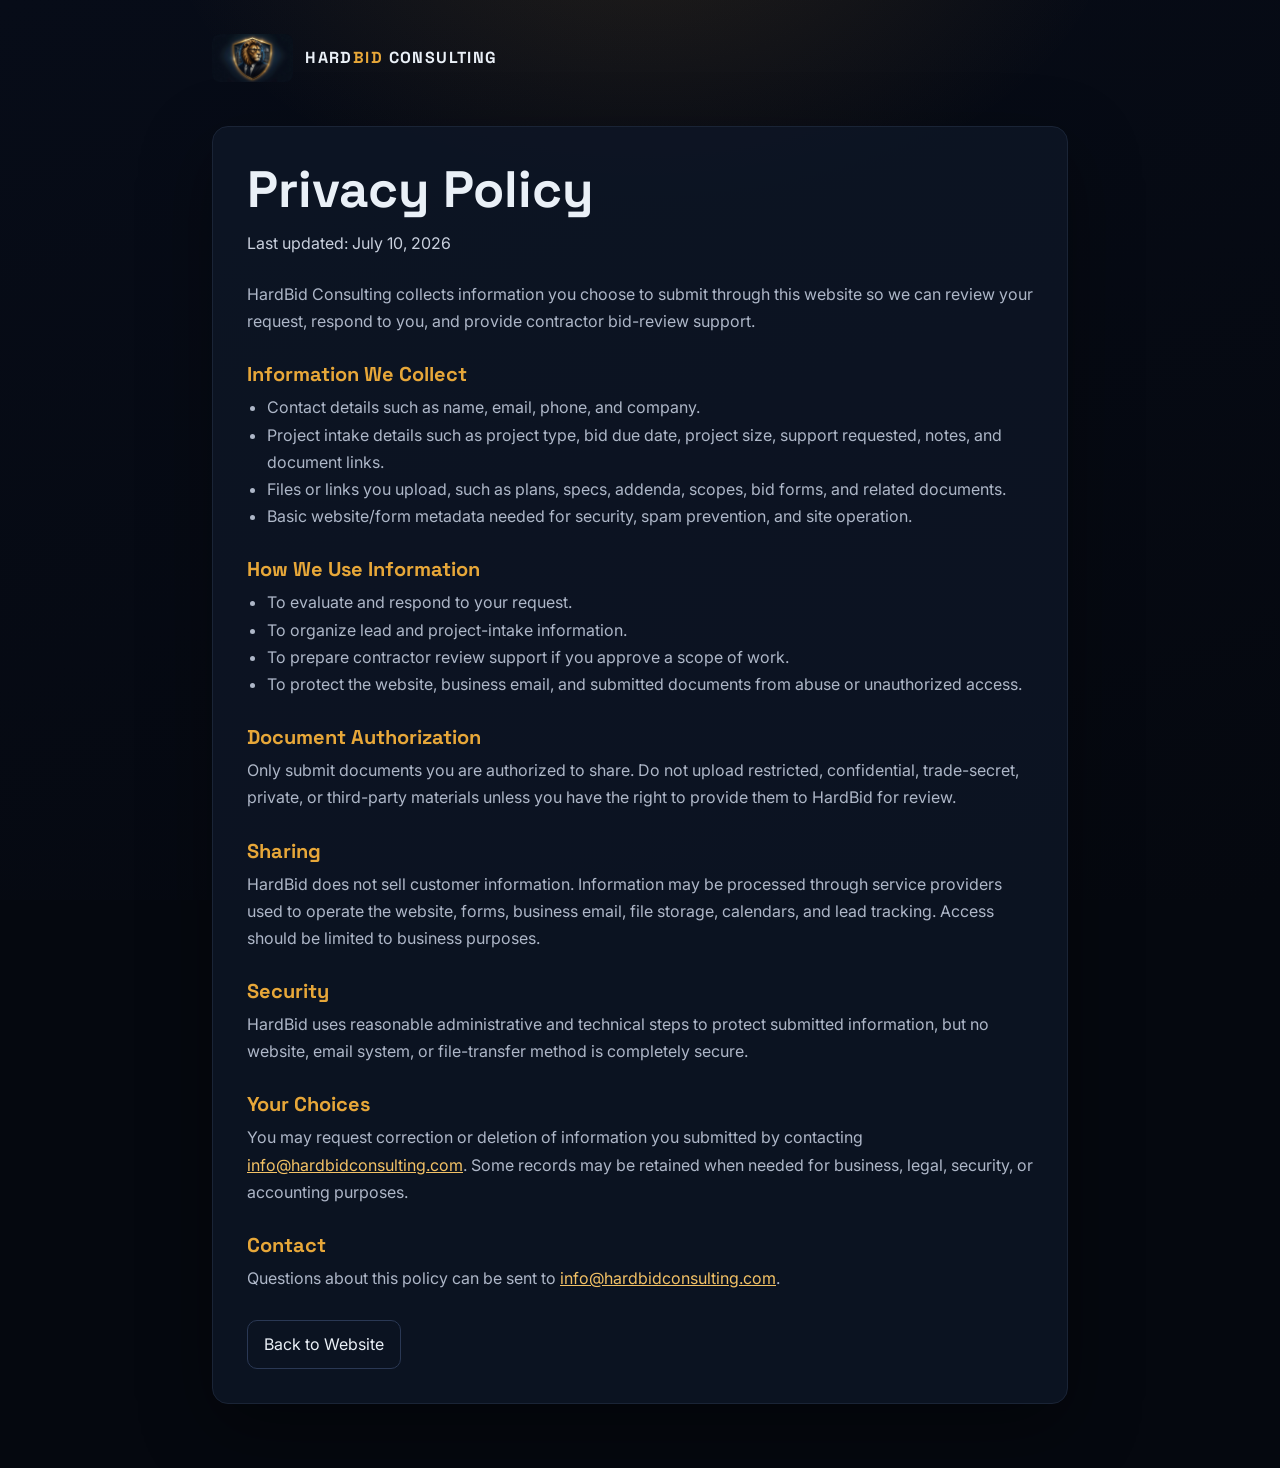
==== privacy.html @ a12923fb "Add lead automation and legal controls" ====
<!DOCTYPE html>
<html lang="en">
<head>
<meta charset="UTF-8" />
<meta name="viewport" content="width=device-width, initial-scale=1.0" />
<title>Privacy Policy | HardBid Consulting</title>
<meta name="description" content="HardBid Consulting privacy policy for website inquiries, plan upload forms, and project intake information." />
<link rel="preconnect" href="https://fonts.googleapis.com" />
<link rel="preconnect" href="https://fonts.gstatic.com" crossorigin />
<link href="https://fonts.googleapis.com/css2?family=Inter:wght@400;500;600;700;800&family=Space+Grotesk:wght@500;600;700&display=swap" rel="stylesheet" />
<style>
:root{--navy:#05080F;--panel:#0E1626;--line:#1A2436;--ink:#EAF0F7;--ink2:#AEB7C8;--gold:#E7A739;--gold2:#F3C266;--fd:'Space Grotesk',sans-serif;--fb:'Inter',sans-serif}*{box-sizing:border-box;margin:0;padding:0}body{background:var(--navy);color:var(--ink);font-family:var(--fb);line-height:1.7}body:before{content:"";position:fixed;inset:0;z-index:-1;background:radial-gradient(800px 500px at 50% -10%,rgba(231,167,57,.12),transparent 60%),linear-gradient(160deg,#070C18,#05080F)}a{color:var(--gold2)}.wrap{max-width:900px;margin:0 auto;padding:34px 22px 64px}.brand{display:flex;align-items:center;gap:12px;margin-bottom:44px;text-decoration:none;color:var(--ink)}.brand img{height:48px;width:auto;border-radius:8px}.brand span{font-family:var(--fd);font-weight:700;letter-spacing:1.4px}.brand .g{color:var(--gold)}.panel{background:rgba(14,22,38,.82);border:1px solid var(--line);border-radius:16px;padding:34px;box-shadow:0 24px 70px rgba(0,0,0,.38)}h1,h2{font-family:var(--fd);line-height:1.15}h1{font-size:clamp(2rem,5vw,3.2rem);margin-bottom:10px}h2{font-size:1.25rem;margin:28px 0 8px;color:var(--gold)}p,li{color:var(--ink2)}ul{padding-left:20px}.updated{color:#C9D0DD;margin-bottom:24px}.back{display:inline-flex;margin-top:28px;border:1px solid #2A3854;border-radius:10px;padding:10px 16px;text-decoration:none;color:var(--ink)}@media(max-width:620px){.panel{padding:24px 18px}}
</style>
</head>
<body>
<main class="wrap">
  <a class="brand" href="/"><img src="assets/lion.png" alt="HardBid lion logo" /><span>HARD<span class="g">BID</span> CONSULTING</span></a>
  <section class="panel">
    <h1>Privacy Policy</h1>
    <p class="updated">Last updated: July 10, 2026</p>
    <p>HardBid Consulting collects information you choose to submit through this website so we can review your request, respond to you, and provide contractor bid-review support.</p>
    <h2>Information We Collect</h2>
    <ul>
      <li>Contact details such as name, email, phone, and company.</li>
      <li>Project intake details such as project type, bid due date, project size, support requested, notes, and document links.</li>
      <li>Files or links you upload, such as plans, specs, addenda, scopes, bid forms, and related documents.</li>
      <li>Basic website/form metadata needed for security, spam prevention, and site operation.</li>
    </ul>
    <h2>How We Use Information</h2>
    <ul>
      <li>To evaluate and respond to your request.</li>
      <li>To organize lead and project-intake information.</li>
      <li>To prepare contractor review support if you approve a scope of work.</li>
      <li>To protect the website, business email, and submitted documents from abuse or unauthorized access.</li>
    </ul>
    <h2>Document Authorization</h2>
    <p>Only submit documents you are authorized to share. Do not upload restricted, confidential, trade-secret, private, or third-party materials unless you have the right to provide them to HardBid for review.</p>
    <h2>Sharing</h2>
    <p>HardBid does not sell customer information. Information may be processed through service providers used to operate the website, forms, business email, file storage, calendars, and lead tracking. Access should be limited to business purposes.</p>
    <h2>Security</h2>
    <p>HardBid uses reasonable administrative and technical steps to protect submitted information, but no website, email system, or file-transfer method is completely secure.</p>
    <h2>Your Choices</h2>
    <p>You may request correction or deletion of information you submitted by contacting <a href="mailto:info@hardbidconsulting.com">info@hardbidconsulting.com</a>. Some records may be retained when needed for business, legal, security, or accounting purposes.</p>
    <h2>Contact</h2>
    <p>Questions about this policy can be sent to <a href="mailto:info@hardbidconsulting.com">info@hardbidconsulting.com</a>.</p>
    <a class="back" href="/">Back to Website</a>
  </section>
</main>
</body>
</html>
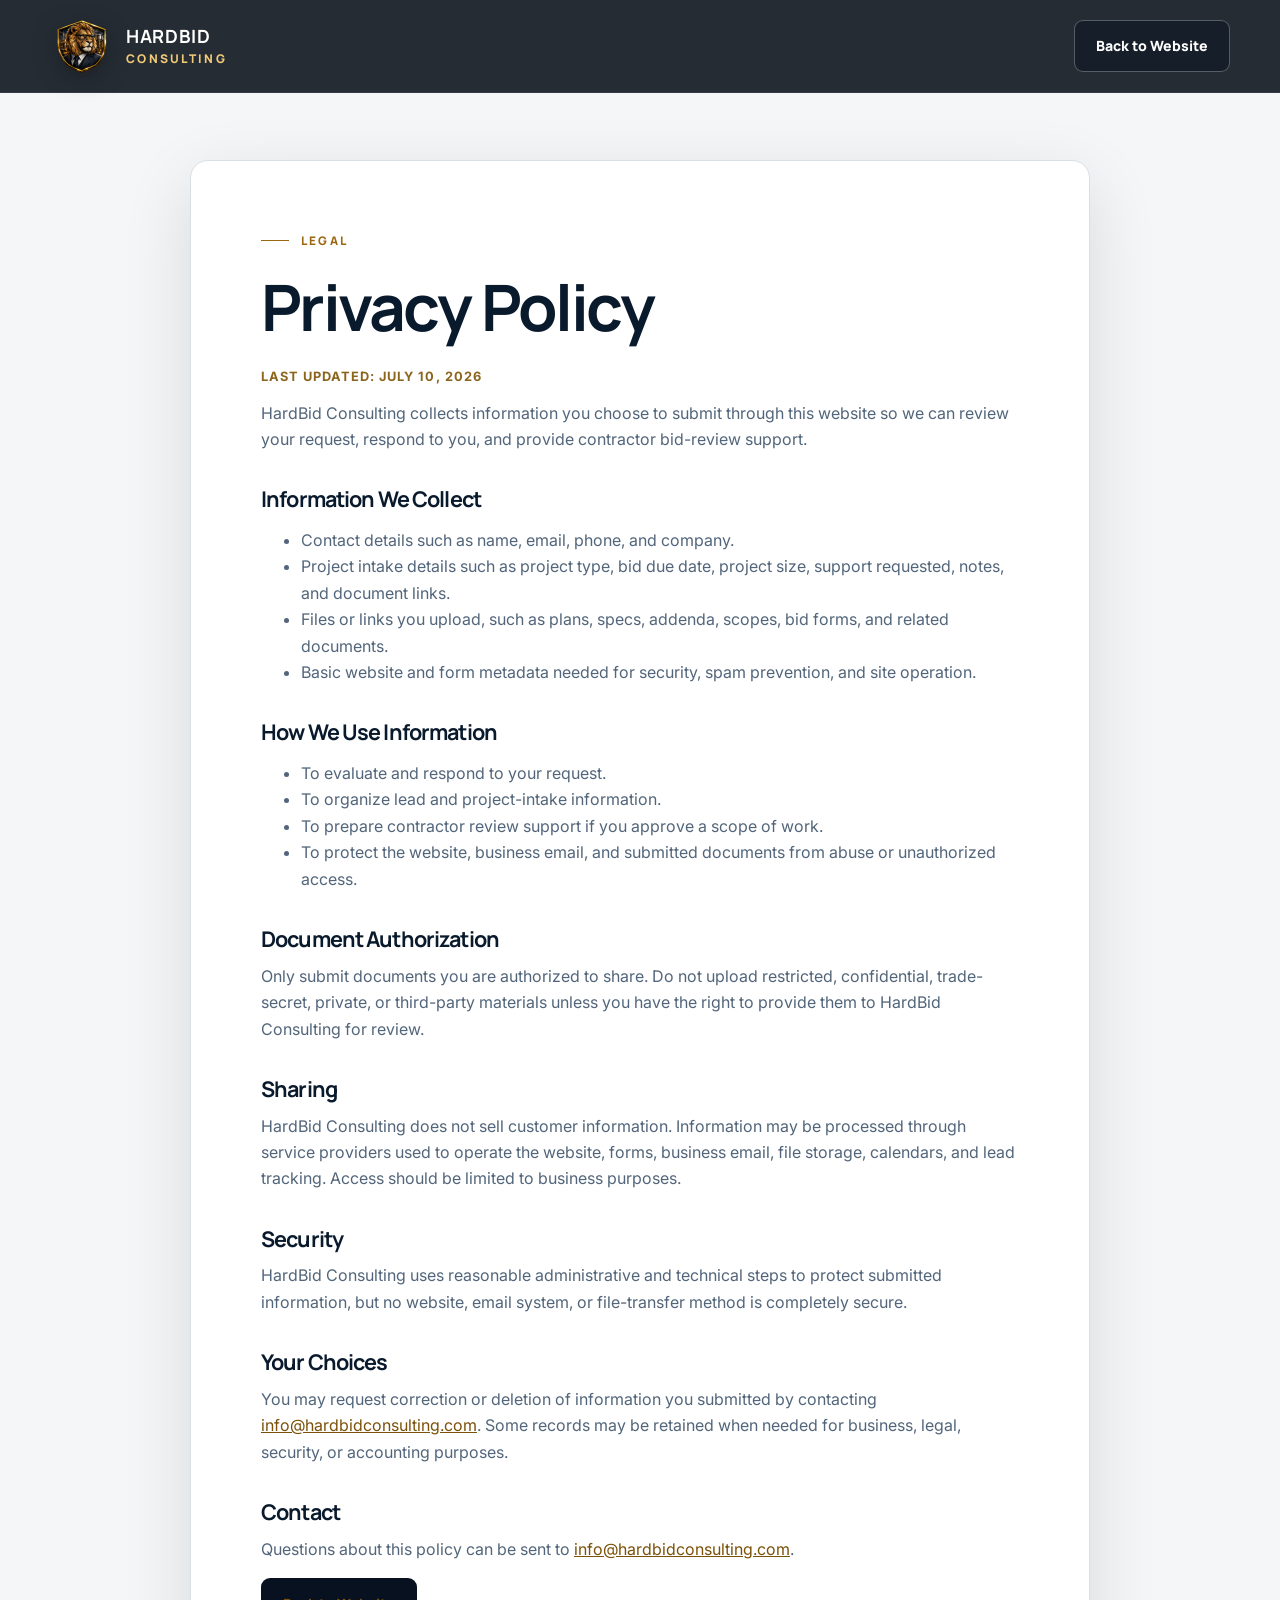
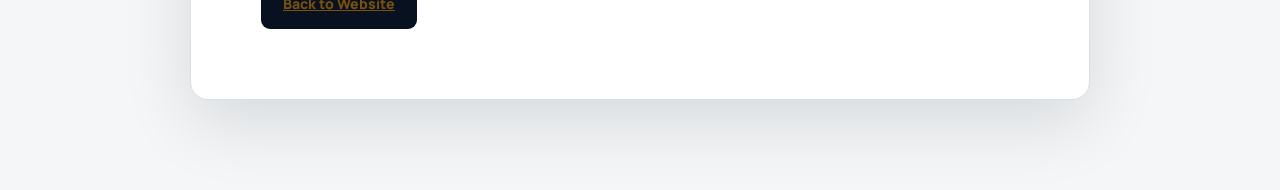
==== commit 17f8bcb0: "feat: prepare redesigned site preview" ====
--- a/privacy.html
+++ b/privacy.html
@@ -1,50 +1 @@
-<!DOCTYPE html>
-<html lang="en">
-<head>
-<meta charset="UTF-8" />
-<meta name="viewport" content="width=device-width, initial-scale=1.0" />
-<title>Privacy Policy | HardBid Consulting</title>
-<meta name="description" content="HardBid Consulting privacy policy for website inquiries, plan upload forms, and project intake information." />
-<link rel="preconnect" href="https://fonts.googleapis.com" />
-<link rel="preconnect" href="https://fonts.gstatic.com" crossorigin />
-<link href="https://fonts.googleapis.com/css2?family=Inter:wght@400;500;600;700;800&family=Space+Grotesk:wght@500;600;700&display=swap" rel="stylesheet" />
-<style>
-:root{--navy:#05080F;--panel:#0E1626;--line:#1A2436;--ink:#EAF0F7;--ink2:#AEB7C8;--gold:#E7A739;--gold2:#F3C266;--fd:'Space Grotesk',sans-serif;--fb:'Inter',sans-serif}*{box-sizing:border-box;margin:0;padding:0}body{background:var(--navy);color:var(--ink);font-family:var(--fb);line-height:1.7}body:before{content:"";position:fixed;inset:0;z-index:-1;background:radial-gradient(800px 500px at 50% -10%,rgba(231,167,57,.12),transparent 60%),linear-gradient(160deg,#070C18,#05080F)}a{color:var(--gold2)}.wrap{max-width:900px;margin:0 auto;padding:34px 22px 64px}.brand{display:flex;align-items:center;gap:12px;margin-bottom:44px;text-decoration:none;color:var(--ink)}.brand img{height:48px;width:auto;border-radius:8px}.brand span{font-family:var(--fd);font-weight:700;letter-spacing:1.4px}.brand .g{color:var(--gold)}.panel{background:rgba(14,22,38,.82);border:1px solid var(--line);border-radius:16px;padding:34px;box-shadow:0 24px 70px rgba(0,0,0,.38)}h1,h2{font-family:var(--fd);line-height:1.15}h1{font-size:clamp(2rem,5vw,3.2rem);margin-bottom:10px}h2{font-size:1.25rem;margin:28px 0 8px;color:var(--gold)}p,li{color:var(--ink2)}ul{padding-left:20px}.updated{color:#C9D0DD;margin-bottom:24px}.back{display:inline-flex;margin-top:28px;border:1px solid #2A3854;border-radius:10px;padding:10px 16px;text-decoration:none;color:var(--ink)}@media(max-width:620px){.panel{padding:24px 18px}}
-</style>
-</head>
-<body>
-<main class="wrap">
-  <a class="brand" href="/"><img src="assets/lion.png" alt="HardBid lion logo" /><span>HARD<span class="g">BID</span> CONSULTING</span></a>
-  <section class="panel">
-    <h1>Privacy Policy</h1>
-    <p class="updated">Last updated: July 10, 2026</p>
-    <p>HardBid Consulting collects information you choose to submit through this website so we can review your request, respond to you, and provide contractor bid-review support.</p>
-    <h2>Information We Collect</h2>
-    <ul>
-      <li>Contact details such as name, email, phone, and company.</li>
-      <li>Project intake details such as project type, bid due date, project size, support requested, notes, and document links.</li>
-      <li>Files or links you upload, such as plans, specs, addenda, scopes, bid forms, and related documents.</li>
-      <li>Basic website/form metadata needed for security, spam prevention, and site operation.</li>
-    </ul>
-    <h2>How We Use Information</h2>
-    <ul>
-      <li>To evaluate and respond to your request.</li>
-      <li>To organize lead and project-intake information.</li>
-      <li>To prepare contractor review support if you approve a scope of work.</li>
-      <li>To protect the website, business email, and submitted documents from abuse or unauthorized access.</li>
-    </ul>
-    <h2>Document Authorization</h2>
-    <p>Only submit documents you are authorized to share. Do not upload restricted, confidential, trade-secret, private, or third-party materials unless you have the right to provide them to HardBid for review.</p>
-    <h2>Sharing</h2>
-    <p>HardBid does not sell customer information. Information may be processed through service providers used to operate the website, forms, business email, file storage, calendars, and lead tracking. Access should be limited to business purposes.</p>
-    <h2>Security</h2>
-    <p>HardBid uses reasonable administrative and technical steps to protect submitted information, but no website, email system, or file-transfer method is completely secure.</p>
-    <h2>Your Choices</h2>
-    <p>You may request correction or deletion of information you submitted by contacting <a href="mailto:info@hardbidconsulting.com">info@hardbidconsulting.com</a>. Some records may be retained when needed for business, legal, security, or accounting purposes.</p>
-    <h2>Contact</h2>
-    <p>Questions about this policy can be sent to <a href="mailto:info@hardbidconsulting.com">info@hardbidconsulting.com</a>.</p>
-    <a class="back" href="/">Back to Website</a>
-  </section>
-</main>
-</body>
-</html>
+<!doctype html><html lang="en"><head><meta charset="utf-8"><meta name="viewport" content="width=device-width,initial-scale=1"><title>Privacy Policy | HardBid Consulting</title><meta name="description" content="HardBid Consulting privacy policy for website and project-intake information."><link rel="canonical" href="https://hardbidconsulting.com/privacy.html"><meta property="og:type" content="website"><meta property="og:title" content="Privacy Policy | HardBid Consulting"><meta property="og:description" content="HardBid Consulting privacy policy for website and project-intake information."><meta property="og:url" content="https://hardbidconsulting.com/privacy.html"><meta property="og:image" content="https://hardbidconsulting.com/assets/hardbid-lion-header-256.png"><meta name="twitter:card" content="summary"><link rel="icon" href="assets/hardbid-lion-favicon-32.png?v=5" type="image/png"><link rel="preconnect" href="https://fonts.googleapis.com"><link rel="preconnect" href="https://fonts.gstatic.com" crossorigin><link href="https://fonts.googleapis.com/css2?family=Inter:wght@400;500;600;700&family=Manrope:wght@500;600;700;800&display=swap" rel="stylesheet"><link rel="stylesheet" href="styles.css"><link rel="stylesheet" href="page-transitions.css"><script src="site.js" defer></script><script src="page-transitions.js" defer></script></head><body><header class="site-header" data-header><div class="shell nav-wrap"><a class="brand" href="index.html" aria-label="HardBid Consulting home"><img src="assets/hardbid-lion-header-256.png?v=5" alt="" width="64" height="64"><span class="brand-copy"><b>HardBid</b><small>Consulting</small></span></a><a class="button button-secondary" href="index.html">Back to Website</a></div></header><main class="legal-wrap"><article class="legal-card"><p class="eyebrow dark">Legal</p><h1>Privacy Policy</h1><p class="updated">Last updated: July 10, 2026</p><p>HardBid Consulting collects information you choose to submit through this website so we can review your request, respond to you, and provide contractor bid-review support.</p><h2>Information We Collect</h2><ul><li>Contact details such as name, email, phone, and company.</li><li>Project intake details such as project type, bid due date, project size, support requested, notes, and document links.</li><li>Files or links you upload, such as plans, specs, addenda, scopes, bid forms, and related documents.</li><li>Basic website and form metadata needed for security, spam prevention, and site operation.</li></ul><h2>How We Use Information</h2><ul><li>To evaluate and respond to your request.</li><li>To organize lead and project-intake information.</li><li>To prepare contractor review support if you approve a scope of work.</li><li>To protect the website, business email, and submitted documents from abuse or unauthorized access.</li></ul><h2>Document Authorization</h2><p>Only submit documents you are authorized to share. Do not upload restricted, confidential, trade-secret, private, or third-party materials unless you have the right to provide them to HardBid Consulting for review.</p><h2>Sharing</h2><p>HardBid Consulting does not sell customer information. Information may be processed through service providers used to operate the website, forms, business email, file storage, calendars, and lead tracking. Access should be limited to business purposes.</p><h2>Security</h2><p>HardBid Consulting uses reasonable administrative and technical steps to protect submitted information, but no website, email system, or file-transfer method is completely secure.</p><h2>Your Choices</h2><p>You may request correction or deletion of information you submitted by contacting <a href="mailto:info@hardbidconsulting.com">info@hardbidconsulting.com</a>. Some records may be retained when needed for business, legal, security, or accounting purposes.</p><h2>Contact</h2><p>Questions about this policy can be sent to <a href="mailto:info@hardbidconsulting.com">info@hardbidconsulting.com</a>.</p><a class="button button-dark" href="index.html">Back to Website</a></article></main></body></html>
--- a/styles.css
+++ b/styles.css
@@ -0,0 +1,539 @@
+:root {
+  --navy-950: #040b14;
+  --navy-900: #07111f;
+  --navy-850: #0a1727;
+  --navy-800: #0d2033;
+  --navy-700: #17344d;
+  --ink: #0a1a2d;
+  --muted: #52657a;
+  --paper: #f4f6f7;
+  --white: #ffffff;
+  --steel: #d9e1e7;
+  --steel-2: #b8c6d1;
+  --gold: #e5ad45;
+  --gold-light: #f2cb79;
+  --green: #4bc08a;
+  --blue: #5ca5da;
+  --line-dark: rgba(190, 209, 226, .16);
+  --line-light: #d8e0e6;
+  --shadow: 0 22px 70px rgba(4, 16, 29, .12);
+  --display: "Manrope", Arial, sans-serif;
+  --body: "Inter", Arial, sans-serif;
+  --shell: 1180px;
+  --radius: 18px;
+}
+
+*, *::before, *::after { box-sizing: border-box; }
+html { scroll-behavior: smooth; }
+body {
+  margin: 0;
+  color: var(--ink);
+  background: var(--paper);
+  font-family: var(--body);
+  font-size: 16px;
+  line-height: 1.65;
+  -webkit-font-smoothing: antialiased;
+}
+body.dialog-open { overflow: hidden; }
+img { display: block; max-width: 100%; }
+a { color: inherit; text-decoration: none; }
+button, input, select, textarea { font: inherit; }
+button, a { -webkit-tap-highlight-color: transparent; }
+:focus-visible { outline: 3px solid var(--gold); outline-offset: 4px; }
+.sr-only { position: absolute; width: 1px; height: 1px; padding: 0; margin: -1px; overflow: hidden; clip: rect(0,0,0,0); white-space: nowrap; border: 0; }
+.skip-link { position: fixed; top: 10px; left: 10px; z-index: 9999; padding: 10px 14px; color: var(--navy-950); background: var(--gold-light); border-radius: 8px; transform: translateY(-160%); }
+.skip-link:focus { transform: none; }
+.shell { width: min(calc(100% - 40px), var(--shell)); margin-inline: auto; }
+.section { padding: clamp(76px, 9vw, 130px) 0; }
+.section-tight { padding: clamp(54px, 6vw, 88px) 0; }
+.surface-white { background: var(--white); }
+.surface-dark { color: var(--white); background: var(--navy-900); }
+.surface-grid { background-color: var(--navy-900); background-image: linear-gradient(var(--line-dark) 1px, transparent 1px), linear-gradient(90deg, var(--line-dark) 1px, transparent 1px); background-size: 72px 72px; }
+
+.site-header { position: fixed; inset: 0 0 auto; z-index: 1000; color: var(--white); background: rgba(4, 11, 20, .86); border-bottom: 1px solid rgba(255,255,255,.08); backdrop-filter: blur(16px); transition: background .25s ease, box-shadow .25s ease; }
+.site-header.scrolled { background: rgba(4, 11, 20, .96); box-shadow: 0 12px 34px rgba(0,0,0,.18); }
+.nav-wrap { min-height: 92px; display: flex; align-items: center; justify-content: space-between; gap: 34px; }
+.brand { display: inline-flex; align-items: center; gap: 12px; min-width: max-content; }
+.brand img { width: 64px; height: 64px; object-fit: contain; filter: drop-shadow(0 6px 12px rgba(0,0,0,.28)); }
+.brand-copy { display: grid; font-family: var(--display); line-height: 1; text-transform: uppercase; }
+.brand-copy b { font-size: 1.14rem; letter-spacing: .035em; }
+.brand-copy small { margin-top: 7px; color: var(--gold-light); font-size: .75rem; font-weight: 800; letter-spacing: .19em; }
+.site-nav { display: flex; align-items: center; gap: clamp(20px, 2.1vw, 32px); font-family: var(--display); font-size: .96rem; font-weight: 700; }
+.site-nav > a { position: relative; color: #c7d1dc; padding: 13px 0; }
+.site-nav > a:not(.nav-cta)::after { content: ""; position: absolute; inset: auto 0 5px; height: 2px; background: var(--gold); transform: scaleX(0); transform-origin: right; transition: transform .25s ease; }
+.site-nav > a:hover, .site-nav > a[aria-current="page"] { color: var(--white); }
+.site-nav > a:hover::after, .site-nav > a[aria-current="page"]::after { transform: scaleX(1); transform-origin: left; }
+.site-nav .nav-cta { padding: 12px 17px; color: var(--gold-light); border: 1px solid rgba(229,173,69,.65); border-radius: 9px; transition: background .2s ease, color .2s ease; }
+.site-nav .nav-cta:hover { color: var(--navy-950); background: var(--gold-light); }
+.menu-toggle { display: none; width: 44px; height: 44px; padding: 11px; border: 1px solid var(--line-dark); border-radius: 8px; color: white; background: transparent; }
+.menu-toggle > span:not(.sr-only) { display: block; height: 2px; margin: 5px 0; background: currentColor; }
+
+.eyebrow { margin: 0 0 22px; display: flex; align-items: center; gap: 12px; color: var(--gold-light); font-family: var(--display); font-size: .74rem; font-weight: 800; letter-spacing: .19em; text-transform: uppercase; }
+.eyebrow::before { content: ""; width: 28px; height: 1px; background: currentColor; }
+.eyebrow.dark { color: #9b6811; }
+h1, h2, h3, h4, p { margin-top: 0; }
+h1, h2, h3, h4 { font-family: var(--display); line-height: 1.05; letter-spacing: -.04em; }
+h1 { margin-bottom: 26px; font-size: clamp(2.6rem, 4.9vw, calc(4.75rem - 2px)); }
+h2 { margin-bottom: 22px; font-size: clamp(1.9rem, 3.4vw, 3.4rem); }
+h3 { letter-spacing: -.025em; }
+.lead { max-width: 700px; color: #d1dce6; font-size: clamp(1.05rem, 1.6vw, 1.24rem); }
+.lead-dark { max-width: 710px; color: var(--muted); font-size: clamp(1rem, 1.5vw, 1.17rem); }
+.button { display: inline-flex; min-height: 50px; align-items: center; justify-content: center; gap: 10px; padding: 13px 21px; border: 1px solid transparent; border-radius: 9px; font-family: var(--display); font-size: .88rem; font-weight: 800; transition: transform .2s ease, background .2s ease, border-color .2s ease; }
+.button:hover { transform: translateY(-2px); }
+.button-primary { color: #1b1304; background: linear-gradient(135deg, var(--gold-light), var(--gold)); box-shadow: 0 12px 30px rgba(229,173,69,.2); }
+.button-secondary { color: var(--white); border-color: rgba(255,255,255,.28); background: rgba(7,17,31,.5); }
+.button-secondary:hover { border-color: var(--gold); }
+.button-dark { color: var(--white); background: var(--navy-900); }
+.text-link { display: inline-flex; align-items: center; gap: 10px; color: var(--ink); font-family: var(--display); font-weight: 800; }
+.text-link span { color: var(--gold); font-size: 1.2em; transition: transform .2s ease; }
+.text-link:hover span { transform: translateX(4px); }
+.hero-actions { display: flex; flex-wrap: wrap; gap: 12px; }
+
+.home-hero { --fx-x: 56%; --fx-y: 37%; --fx-grid-size: 210px; --fx-ring-size: 118px; --fx-grid-opacity: .09; --fx-ring-opacity: .035; --fx-logo-scale: 1; --fx-logo-glow: .12; --fx-title-glow: .04; min-height: 820px; color: var(--white); background: var(--navy-950); position: relative; overflow: hidden; display: grid; align-items: center; padding: 160px 0 90px; }
+.home-hero::before { content: ""; position: absolute; z-index: 0; inset: 0; background-image: linear-gradient(90deg, rgba(4,11,20,.90) 0%, rgba(4,11,20,.78) 38%, rgba(4,11,20,.42) 72%, rgba(4,11,20,.16) 100%), linear-gradient(0deg, rgba(4,11,20,.52), transparent 45%), url("assets/hb-home-hero-v4.webp"); background-position: center; background-size: cover; filter: saturate(1.08) contrast(1.04) brightness(1.04); }
+.home-hero::after { content: ""; position: absolute; z-index: 3; inset: auto 0 0; height: 1px; background: linear-gradient(90deg, transparent, rgba(229,173,69,.8), transparent); }
+.hero-digital-fx { position: absolute; z-index: 1; inset: 0; overflow: hidden; pointer-events: none; mix-blend-mode: screen; }
+.hero-digital-grid,
+.hero-precision-ring { position: absolute; left: var(--fx-x); top: var(--fx-y); border-radius: 50%; translate: -50% -50%; pointer-events: none; will-change: left, top, width, height, opacity; }
+.hero-digital-grid { width: var(--fx-grid-size); height: var(--fx-grid-size); opacity: var(--fx-grid-opacity); background-image: linear-gradient(rgba(92,165,218,.34) 1px, transparent 1px), linear-gradient(90deg, rgba(92,165,218,.34) 1px, transparent 1px), radial-gradient(circle, rgba(242,203,121,.22), rgba(92,165,218,.09) 42%, transparent 70%); background-size: 22px 22px, 22px 22px, 100% 100%; -webkit-mask-image: radial-gradient(circle, #000 0 43%, rgba(0,0,0,.76) 58%, transparent 74%); mask-image: radial-gradient(circle, #000 0 43%, rgba(0,0,0,.76) 58%, transparent 74%); filter: drop-shadow(0 0 16px rgba(92,165,218,.36)); transition: width .28s ease, height .28s ease, opacity .42s ease; animation: hero-grid-drift 9s linear infinite; }
+.hero-digital-grid::before,
+.hero-digital-grid::after { content: ""; position: absolute; border-radius: 50%; }
+.hero-digital-grid::before { inset: 20%; border: 1px solid rgba(92,165,218,.52); box-shadow: 0 0 22px rgba(92,165,218,.24), inset 0 0 18px rgba(92,165,218,.16); }
+.hero-digital-grid::after { inset: 34%; border: 1px dashed rgba(242,203,121,.62); transform: rotate(45deg); }
+.hero-precision-ring { width: var(--fx-ring-size); height: var(--fx-ring-size); opacity: var(--fx-ring-opacity); filter: drop-shadow(0 0 14px rgba(229,173,69,.42)); transition: width .3s cubic-bezier(.2,.8,.2,1), height .3s cubic-bezier(.2,.8,.2,1), opacity .38s ease; }
+.hero-precision-ring::before,
+.hero-precision-ring::after { content: ""; position: absolute; inset: 0; border-radius: 50%; }
+.hero-precision-ring::before { background: repeating-conic-gradient(from 0deg, rgba(242,203,121,.9) 0 2deg, transparent 2deg 14deg, rgba(92,165,218,.62) 14deg 15deg, transparent 15deg 30deg); -webkit-mask-image: radial-gradient(circle, transparent 0 46%, #000 47% 49%, transparent 50% 66%, #000 67% 68%, transparent 69%); mask-image: radial-gradient(circle, transparent 0 46%, #000 47% 49%, transparent 50% 66%, #000 67% 68%, transparent 69%); animation: hero-ring-spin 8s linear infinite; }
+.hero-precision-ring::after { background: linear-gradient(transparent 49.5%, rgba(242,203,121,.68) 49.5% 50.5%, transparent 50.5%), linear-gradient(90deg, transparent 49.5%, rgba(92,165,218,.72) 49.5% 50.5%, transparent 50.5%); transform: scale(.76); }
+.hero-shell { position: relative; z-index: 2; }
+.hero-content { width: min(100%, 940px); margin-left: 0; margin-right: auto; }
+.home-hero .eyebrow { font-size: .68rem; letter-spacing: .16em; }
+.hero-wordmark { width: min(100%, 560px); margin: -4px 0 22px; }
+.hero-wordmark img { width: 100%; height: auto; transform: scale(var(--fx-logo-scale)); transform-origin: 48% 55%; filter: drop-shadow(0 2px 1px rgba(255,255,255,.2)) drop-shadow(0 8px 24px rgba(0,0,0,.42)) drop-shadow(0 0 20px rgba(229,173,69,var(--fx-logo-glow))); transition: transform .28s ease, filter .32s ease; }
+.home-hero h1 { max-width: 940px; }
+.home-hero h1 em { color: var(--gold-light); font-style: normal; }
+.home-hero-title > span,
+.home-hero-title > em { display: block; }
+.home-hero-title { font-size: clamp(2.35rem, 3.55vw, calc(3.55rem - 2px)); text-shadow: 0 0 28px rgba(242,203,121,var(--fx-title-glow)); transition: text-shadow .32s ease; }
+.hero-asterisk { position: relative; top: -.08em; margin-left: .09em; font-size: .38em; line-height: 0; vertical-align: super; }
+.home-hero .lead { max-width: 650px; }
+.hero-actions { margin-top: 34px; }
+.hero-index { position: absolute; z-index: 2; right: max(20px, calc((100vw - var(--shell))/2)); bottom: 58px; display: grid; text-align: right; color: rgba(255,255,255,.54); font-family: var(--display); font-size: .68rem; letter-spacing: .16em; text-transform: uppercase; }
+.hero-index strong { color: var(--gold-light); font-size: 2rem; letter-spacing: -.03em; }
+
+@keyframes hero-grid-drift {
+  from { background-position: 0 0, 0 0, center; }
+  to { background-position: 22px 22px, -22px 22px, center; }
+}
+@keyframes hero-ring-spin {
+  to { transform: rotate(1turn); }
+}
+
+.proof-strip { color: var(--white); background: var(--navy-800); border-bottom: 1px solid var(--line-dark); }
+.proof-grid { display: grid; grid-template-columns: repeat(4, 1fr); }
+.proof-grid > div { min-height: 118px; padding: 25px 24px; display: flex; flex-direction: column; justify-content: center; border-right: 1px solid var(--line-dark); }
+.proof-grid > div:first-child { border-left: 1px solid var(--line-dark); }
+.proof-grid strong { color: var(--gold-light); font-family: var(--display); font-size: 1.25rem; }
+.proof-grid span { color: #b7c5d1; font-size: .8rem; line-height: 1.45; }
+
+.section-intro { display: grid; grid-template-columns: minmax(0, 1.05fr) minmax(280px, .7fr); gap: clamp(40px, 8vw, 120px); align-items: end; margin-bottom: 48px; }
+.section-intro h2 { margin-bottom: 0; }
+.section-intro p:last-child { color: var(--muted); }
+.bento { display: grid; grid-template-columns: 1.25fr .75fr .75fr; grid-auto-rows: minmax(220px, auto); gap: 14px; }
+.bento-card { position: relative; min-height: 250px; padding: 30px; overflow: hidden; border: 1px solid var(--line-light); border-radius: var(--radius); background: var(--white); }
+.bento-card h3 { margin: 0 0 12px; font-size: 1.3rem; }
+.bento-card p { color: var(--muted); font-size: .91rem; }
+.bento-card .card-number { display: block; margin-bottom: 72px; color: #9b6811; font-family: var(--display); font-size: .72rem; font-weight: 800; letter-spacing: .12em; }
+.bento-card.feature { grid-row: span 2; min-height: 514px; color: var(--white); border-color: transparent; background: var(--navy-800); }
+.bento-card.feature::before { content: ""; position: absolute; inset: 0; background: linear-gradient(0deg, rgba(7,17,31,.98) 12%, rgba(7,17,31,.12) 78%), url("assets/services-office-collaboration-v1.webp") center/cover; opacity: .9; }
+.bento-card.feature > * { position: relative; }
+.bento-card.feature .card-number { color: var(--gold-light); }
+.bento-card.feature p { color: #c7d4df; }
+.bento-card.accent { color: var(--white); background: var(--navy-900); border-color: var(--navy-900); }
+.bento-card.accent p { color: #bac9d5; }
+.card-arrow { position: absolute; right: 25px; top: 23px; width: 35px; height: 35px; display: grid; place-items: center; border: 1px solid currentColor; border-radius: 50%; }
+
+.review-standard { background: #e8edf1; border-top: 1px solid var(--line-light); border-bottom: 1px solid var(--line-light); }
+.review-standard-head { display: grid; grid-template-columns: minmax(0, 1.05fr) minmax(280px, .65fr); gap: clamp(36px, 7vw, 96px); align-items: end; }
+.review-standard-head h2 { max-width: 690px; margin-bottom: 0; font-size: clamp(1.9rem, 3vw, 3rem); }
+.review-standard-head > p { margin-bottom: 2px; color: var(--muted); }
+.review-standard-grid { display: grid; grid-template-columns: repeat(4, 1fr); margin-top: 38px; border: 1px solid #cbd5dc; border-radius: var(--radius); overflow: hidden; background: var(--white); }
+.review-standard-grid article { min-height: 210px; padding: 26px 24px; border-right: 1px solid var(--line-light); }
+.review-standard-grid article:last-child { border-right: 0; }
+.review-standard-grid span { color: #9b6811; font-family: var(--display); font-size: .7rem; font-weight: 800; letter-spacing: .12em; }
+.review-standard-grid h3 { margin: 42px 0 10px; font-size: 1.12rem; }
+.review-standard-grid p { margin-bottom: 0; color: var(--muted); font-size: .82rem; line-height: 1.55; }
+.review-standard-link { margin-top: 24px; }
+
+.story-band { display: grid; grid-template-columns: minmax(0, .9fr) minmax(0, 1.1fr); min-height: 650px; color: var(--white); background: var(--navy-900); }
+.story-image { position: relative; min-height: 520px; overflow: hidden; }
+.story-image img { width: 100%; height: 100%; object-fit: cover; }
+.story-image::after { content: ""; position: absolute; inset: 0; background: linear-gradient(90deg, transparent 55%, var(--navy-900)); }
+.story-copy { padding: clamp(64px, 8vw, 120px); display: flex; flex-direction: column; justify-content: center; }
+.story-copy h2 { font-size: clamp(2rem, 3vw, 3.1rem); }
+.story-copy p { color: #b8c7d4; max-width: 620px; }
+.quote-line { margin: 10px 0 30px; padding-left: 18px; border-left: 2px solid var(--gold); color: var(--white) !important; font-family: var(--display); font-size: 1.08rem; font-weight: 700; }
+
+.process-grid { counter-reset: steps; display: grid; grid-template-columns: repeat(4,1fr); border-top: 1px solid var(--line-light); border-bottom: 1px solid var(--line-light); }
+.process-step { padding: 30px 26px 35px; border-right: 1px solid var(--line-light); }
+.process-step:first-child { border-left: 1px solid var(--line-light); }
+.process-step span { color: #9b6811; font-family: var(--display); font-size: .72rem; font-weight: 800; letter-spacing: .12em; }
+.process-step h3 { margin: 48px 0 10px; font-size: 1.2rem; }
+.process-step p { color: var(--muted); font-size: .87rem; }
+
+.page-hero { position: relative; min-height: 650px; padding: 180px 0 85px; color: var(--white); background: var(--navy-950); overflow: hidden; display: flex; align-items: end; }
+.page-hero::before { content: ""; position: absolute; inset: 0; background-position: center; background-size: cover; }
+.page-hero::after { content: ""; position: absolute; inset: 0; background: linear-gradient(90deg, rgba(4,11,20,.97) 0%, rgba(4,11,20,.82) 46%, rgba(4,11,20,.2) 100%), linear-gradient(0deg, rgba(4,11,20,.75), transparent); }
+.page-hero.services-hero::before { background-image: url("assets/services-office-collaboration-v1.webp"); }
+.page-hero.deliverables-hero::before { background-image: url("assets/hb-deliverables-v1.webp"); }
+.page-hero.experience-hero::before { background-image: url("assets/hb-experience-v1.webp"); }
+.page-hero.about-hero::before { background-image: url("assets/hb-founder-fountain-v1.webp"); }
+.page-hero.pricing-hero::before { background-image: linear-gradient(115deg, #091a2b, #0e3148); }
+.page-hero.intake-hero::before { background-image: url("assets/bg-intake-tech-v2.webp"); background-position: center 70%; }
+.page-hero.intake-hero::after { background: linear-gradient(90deg, rgba(4,11,20,.96) 0%, rgba(4,11,20,.83) 42%, rgba(4,11,20,.28) 76%, rgba(4,11,20,.12) 100%), linear-gradient(0deg, rgba(4,11,20,.72), transparent 68%); }
+.page-hero.coordination-hero::before { background-image: url("assets/bg-deliverables-tech-v2.webp"); background-position: center 58%; }
+.page-hero.coordination-hero::after { background: linear-gradient(90deg, rgba(4,11,20,.98) 0%, rgba(4,11,20,.9) 44%, rgba(4,11,20,.38) 76%, rgba(4,11,20,.2) 100%), linear-gradient(0deg, rgba(4,11,20,.78), transparent 62%); }
+.page-hero .shell { position: relative; z-index: 2; }
+.page-hero-copy { max-width: 780px; }
+.page-hero h1 { max-width: 860px; }
+.page-hero.about-hero h1 { max-width: 640px; font-size: clamp(2.5rem, 4.3vw, calc(4.25rem - 2px)); }
+.page-hero.coordination-hero { min-height: 680px; }
+.page-hero.coordination-hero h1 { max-width: 760px; font-size: clamp(2.35rem, 3.85vw, calc(3.75rem - 2px)); }
+.coordination-hero-actions { margin-top: 32px; }
+.page-hero .lead { max-width: 670px; }
+.page-kicker { display: flex; align-items: center; gap: 15px; margin-top: 42px; color: #aebdca; font-size: .78rem; }
+.page-kicker::before { content: ""; width: 46px; height: 1px; background: var(--gold); }
+
+.detail-grid { display: grid; grid-template-columns: repeat(2, 1fr); gap: 14px; }
+.detail-card { padding: clamp(28px, 4vw, 48px); border: 1px solid var(--line-light); border-radius: var(--radius); background: var(--white); }
+.detail-card .card-number { color: #9b6811; font-family: var(--display); font-size: .72rem; font-weight: 800; letter-spacing: .13em; }
+.detail-card h2, .detail-card h3 { margin: 48px 0 16px; }
+.detail-card h3 { font-size: 1.65rem; }
+.detail-card p, .detail-card li { color: var(--muted); }
+.detail-card ul, .plain-list { padding: 0; margin: 24px 0 0; list-style: none; }
+.detail-card li, .plain-list li { position: relative; padding: 10px 0 10px 18px; border-top: 1px solid var(--line-light); }
+.detail-card li::before, .plain-list li::before { content: ""; position: absolute; left: 0; top: 19px; width: 7px; height: 1px; background: var(--gold); }
+.wide-card { grid-column: 1/-1; display: grid; grid-template-columns: .7fr 1.3fr; gap: 60px; align-items: center; }
+.wide-card h3 { margin-top: 0; }
+.service-feature-link { background: #f5f8fa; border-color: #c7d4dd; }
+.service-feature-link .text-link { margin-top: 24px; }
+
+.coordination-summary-grid { display: grid; grid-template-columns: repeat(3, 1fr); gap: 14px; }
+.coordination-scope-card { min-height: 310px; padding: 34px; border: 1px solid var(--line-light); border-radius: var(--radius); background: #f7f9fa; }
+.coordination-scope-card > span { color: #9b6811; font-family: var(--display); font-size: .72rem; font-weight: 800; letter-spacing: .13em; }
+.coordination-scope-card h3 { margin: 70px 0 14px; font-size: 1.4rem; }
+.coordination-scope-card p { margin-bottom: 0; color: var(--muted); font-size: .9rem; }
+.light-heading { color: var(--white); }
+.section-intro .light-copy { color: #b8c7d4; }
+.coordination-steps { display: grid; grid-template-columns: repeat(3, 1fr); gap: 12px; padding: 0; margin: 0; list-style: none; }
+.coordination-steps li { min-height: 260px; padding: 27px; color: var(--white); border: 1px solid var(--line-dark); border-radius: 14px; background: rgba(4,11,20,.62); }
+.coordination-steps span { width: 40px; height: 40px; display: grid; place-items: center; color: var(--navy-950); background: var(--gold-light); border-radius: 10px; font-family: var(--display); font-size: .8rem; font-weight: 800; }
+.coordination-steps h3 { margin: 54px 0 12px; font-size: 1.18rem; }
+.coordination-steps p { margin-bottom: 0; color: #bdcad5; font-size: .85rem; }
+.format-groups { display: grid; grid-template-columns: 1fr 1fr; gap: 14px; }
+.format-card { padding: clamp(28px, 4vw, 44px); border: 1px solid var(--line-light); border-radius: var(--radius); background: #f7f9fa; }
+.format-card-primary { color: var(--white); border-color: var(--navy-800); background: var(--navy-800); }
+.format-status { margin-bottom: 12px; color: #9b6811; font-family: var(--display); font-size: .7rem; font-weight: 800; letter-spacing: .11em; text-transform: uppercase; }
+.format-card-primary .format-status { color: var(--gold-light); }
+.format-card h3 { margin-bottom: 30px; font-size: 1.55rem; }
+.format-list { padding: 0; margin: 0; list-style: none; border-top: 1px solid var(--line-light); }
+.format-card-primary .format-list { border-color: var(--line-dark); }
+.format-list li { display: grid; grid-template-columns: 75px 1fr; gap: 18px; align-items: center; padding: 14px 0; border-bottom: 1px solid var(--line-light); }
+.format-card-primary .format-list li { border-color: var(--line-dark); }
+.format-list strong { color: #8d5d0b; font-family: var(--display); font-size: 1.02rem; }
+.format-card-primary .format-list strong { color: var(--gold-light); }
+.format-list span { color: var(--muted); font-size: .86rem; }
+.format-card-primary .format-list span { color: #c5d1dc; }
+.format-note { max-width: 920px; margin: 24px 0 0; color: var(--muted); font-size: .8rem; }
+.coordination-deliverables { background: #edf1f4; }
+.capability-map { display: grid; grid-template-columns: 1fr 1fr; border: 1px solid var(--line-light); border-radius: var(--radius); overflow: hidden; }
+.capability-map article { min-height: 250px; padding: 34px; background: var(--white); border-right: 1px solid var(--line-light); border-bottom: 1px solid var(--line-light); }
+.capability-map article:nth-child(2n) { border-right: 0; }
+.capability-map article:nth-last-child(-n+2) { border-bottom: 0; }
+.capability-map span { color: #9b6811; font-family: var(--display); font-size: .7rem; font-weight: 800; letter-spacing: .12em; }
+.capability-map h3 { margin: 54px 0 12px; font-size: 1.25rem; }
+.capability-map p { margin-bottom: 0; color: var(--muted); font-size: .87rem; }
+.platform-disclaimer { padding-top: 18px; border-top: 1px solid var(--line-dark); font-size: .82rem; }
+.platform-reference { background: #f7f9fa; border-bottom: 1px solid var(--line-light); }
+.platform-reference-inner { display: grid; grid-template-columns: minmax(280px,.8fr) minmax(0,1.2fr); gap: clamp(36px,7vw,90px); align-items: end; }
+.platform-reference h2 { margin-bottom: 0; font-size: clamp(1.55rem, 2.4vw, 2.3rem); }
+.platform-reference p:last-child { margin-bottom: 0; color: var(--muted); font-size: .83rem; }
+.platform-reference a { color: #79500b; font-weight: 700; text-decoration: underline; text-underline-offset: 3px; }
+
+.workflow-board { padding: clamp(28px, 5vw, 55px); color: var(--white); background: var(--navy-900); border-radius: 22px; box-shadow: var(--shadow); }
+.workflow-top { display: flex; justify-content: space-between; gap: 20px; padding-bottom: 22px; border-bottom: 1px solid var(--line-dark); color: #b6c5d2; font-family: var(--display); font-size: .74rem; letter-spacing: .11em; text-transform: uppercase; }
+.workflow-top span:last-child { color: var(--gold-light); }
+.workflow-columns { display: grid; grid-template-columns: repeat(3,1fr); gap: 12px; margin-top: 24px; }
+.workflow-col { padding: 23px; border: 1px solid var(--line-dark); border-radius: 12px; background: rgba(255,255,255,.035); }
+.workflow-col > span { color: var(--gold-light); font-family: var(--display); font-size: .7rem; font-weight: 800; }
+.workflow-col h3 { margin: 25px 0 15px; font-size: 1.05rem; }
+.workflow-item { margin-top: 9px; padding: 11px 12px; color: #c4d0da; background: rgba(0,0,0,.18); border-left: 2px solid var(--gold); font-size: .76rem; }
+
+.output-list { display: grid; grid-template-columns: repeat(3,1fr); gap: 14px; }
+.output-card { min-height: 260px; padding: 28px; border: 1px solid var(--line-light); border-radius: var(--radius); background: var(--white); }
+.output-icon { width: 42px; height: 42px; display: grid; place-items: center; color: #8c5d0e; background: #fbefd6; border-radius: 10px; font-family: var(--display); font-weight: 800; }
+.output-card h3 { margin: 55px 0 12px; font-size: 1.18rem; }
+.output-card p { color: var(--muted); font-size: .87rem; }
+
+.experience-grid { display: grid; grid-template-columns: repeat(3,1fr); gap: 14px; }
+.experience-card { min-height: 420px; padding: 30px; display: flex; flex-direction: column; justify-content: flex-end; position: relative; overflow: hidden; color: var(--white); border-radius: var(--radius); background: var(--navy-900); }
+.experience-card::before { content: ""; position: absolute; inset: 0; background: linear-gradient(0deg, rgba(4,11,20,.98) 10%, rgba(4,11,20,.3) 75%); }
+.experience-card:nth-child(1) { background: linear-gradient(0deg, rgba(4,11,20,.4), rgba(4,11,20,.4)), url("assets/hb-experience-v1.webp") center/cover; }
+.experience-card:nth-child(2) { background: linear-gradient(0deg, rgba(4,11,20,.4), rgba(4,11,20,.4)), url("assets/bg-deliverables-tech-v2.webp") center/cover; }
+.experience-card:nth-child(3) { background: linear-gradient(0deg, rgba(4,11,20,.4), rgba(4,11,20,.4)), url("assets/services-office-collaboration-v1.webp") center/cover; }
+.experience-card > * { position: relative; }
+.experience-card span { color: var(--gold-light); font-family: var(--display); font-size: .72rem; font-weight: 800; letter-spacing: .12em; }
+.experience-card h3 { margin: 18px 0 12px; font-size: 1.45rem; }
+.experience-card p { color: #c2cfda; font-size: .86rem; }
+.project-gallery-section { background: #edf1f4; }
+.project-gallery { display: grid; grid-template-columns: repeat(3, 1fr); gap: 18px; }
+.project-card { display: flex; min-width: 0; flex-direction: column; overflow: hidden; border: 1px solid #ccd6dd; border-radius: var(--radius); background: var(--white); box-shadow: 0 14px 34px rgba(4,16,29,.07); }
+.project-card-media { position: relative; aspect-ratio: 16 / 10; overflow: hidden; background: var(--navy-900); }
+.project-card-media img { width: 100%; height: 100%; object-fit: cover; transition: transform .35s ease; }
+.project-card:hover .project-card-media img { transform: scale(1.025); }
+.project-card-media span { position: absolute; left: 14px; bottom: 12px; padding: 6px 9px; color: #d8e2ea; background: rgba(4,11,20,.82); border: 1px solid rgba(255,255,255,.18); border-radius: 999px; font-size: .63rem; font-weight: 700; letter-spacing: .06em; text-transform: uppercase; }
+.project-card-body { display: flex; flex: 1; flex-direction: column; padding: 26px; }
+.project-location { margin-bottom: 11px; color: #9b6811; font-family: var(--display); font-size: .7rem; font-weight: 800; letter-spacing: .11em; text-transform: uppercase; }
+.project-card h3 { margin: 0 0 14px; font-size: clamp(1.25rem, 1.8vw, 1.55rem); line-height: 1.18; }
+.project-card-body > p:not(.project-location) { color: var(--muted); font-size: .88rem; }
+.project-card details { margin-top: auto; padding-top: 20px; }
+.project-card summary { width: max-content; padding: 10px 14px; color: var(--ink); border: 1px solid #9baab5; border-radius: 8px; font-family: var(--display); font-size: .78rem; font-weight: 800; cursor: pointer; list-style: none; }
+.project-card summary::-webkit-details-marker { display: none; }
+.project-card summary::after { content: "+"; margin-left: 10px; color: #9b6811; }
+.project-card details[open] summary::after { content: "-"; }
+.project-card details > div { display: grid; gap: 5px; margin-top: 16px; padding: 16px; color: var(--muted); background: #f2f5f7; border-radius: 9px; font-size: .78rem; }
+.project-card details b { color: var(--ink); font-family: var(--display); }
+.project-card details span + b { margin-top: 7px; }
+.project-gallery-note { max-width: 800px; margin: 24px 0 0; color: var(--muted); font-size: .76rem; }
+.credential-strip { display: grid; grid-template-columns: repeat(4, 1fr); gap: 1px; background: var(--line-light); border: 1px solid var(--line-light); }
+.credential-strip > div { min-height: 150px; padding: 28px; background: var(--white); }
+.credential-strip strong { display: block; margin-bottom: 28px; color: #9b6811; font-family: var(--display); font-size: 1.2rem; }
+.credential-strip span { color: var(--muted); font-size: .82rem; }
+
+.founder-chapter { display: grid; grid-template-columns: minmax(190px,.42fr) minmax(0,1.18fr); gap: clamp(35px, 8vw, 120px); padding: 58px 0; border-top: 1px solid var(--line-light); }
+.chapter-label { color: #9b6811; font-family: var(--display); font-size: .9rem; font-weight: 800; letter-spacing: .14em; text-transform: uppercase; }
+.chapter-content h2 { font-size: clamp(1.75rem, 2.8vw, 2.7rem); }
+.chapter-content p { color: var(--muted); font-size: 1.02rem; }
+.chapter-content .pullquote { margin: 32px 0; color: var(--ink); font-family: var(--display); font-size: clamp(1.35rem, 2.2vw, 2rem); font-weight: 700; line-height: 1.35; }
+.founder-media { display: grid; grid-template-columns: 1.3fr .7fr; gap: 14px; margin-top: 36px; }
+.founder-media figure { display: flex; flex-direction: column; margin: 0; overflow: hidden; border-radius: var(--radius); background: var(--navy-900); }
+.founder-media img { width: 100%; height: 330px; min-height: 0; flex: 0 0 330px; object-fit: cover; }
+.founder-media .founder-portrait { object-position: center 32%; }
+.founder-portrait-card { align-items: center; background: var(--navy-900); }
+.founder-portrait-card .founder-portrait { width: min(210px, calc(100% - 36px)); height: 330px; min-height: 0; flex-basis: 330px; object-fit: contain; padding: 38px 8px; }
+.founder-media figcaption { width: 100%; align-self: stretch; padding: 10px 12px; color: var(--muted); font-size: .76rem; background: var(--white); }
+.vision-card { padding: clamp(36px,7vw,90px); color: var(--white); background: var(--navy-900); border-radius: 24px; }
+.vision-card h2 { max-width: 850px; font-size: clamp(1.75rem, 2.7vw, 2.8rem); }
+.vision-card p { max-width: 740px; color: #bdcbd6; }
+
+.pricing-shell { display: grid; grid-template-columns: minmax(0,1.4fr) minmax(280px,.6fr); gap: 18px; align-items: start; }
+.price-card { overflow: hidden; border: 1px solid var(--line-light); border-radius: var(--radius); background: var(--white); }
+.price-head { padding: 28px 30px; display: flex; align-items: center; justify-content: space-between; color: var(--white); background: var(--navy-900); }
+.price-head small { color: var(--gold-light); font-family: var(--display); font-weight: 800; letter-spacing: .13em; text-transform: uppercase; }
+.price-head h2 { margin: 8px 0 0; font-size: 1.65rem; }
+.price-head > span { padding: 7px 10px; border: 1px solid var(--line-dark); border-radius: 999px; color: #b9c8d4; font-size: .7rem; }
+.price-row { display: grid; grid-template-columns: 1.3fr 1fr 1fr auto; gap: 18px; align-items: center; padding: 20px 28px; border-top: 1px solid var(--line-light); }
+.simple-price-table .price-row { grid-template-columns: 1.6fr 1fr; }
+.price-labels { padding-block: 13px; color: var(--muted); background: #eef2f4; font-size: .7rem; font-weight: 700; text-transform: uppercase; }
+.price-row b { font-family: var(--display); font-size: 1.1rem; }
+.price-row button { padding: 8px 11px; color: var(--ink); background: transparent; border: 1px solid var(--line-light); border-radius: 7px; cursor: pointer; font-size: .76rem; font-weight: 700; }
+.price-row button:hover { border-color: var(--gold); }
+.price-footnote { margin: 0; padding: 20px 28px; color: var(--muted); background: #fafbfc; font-size: .78rem; }
+.support-card { padding: 30px; color: var(--white); background: var(--navy-800); border-radius: var(--radius); }
+.support-card h3 { font-size: 1.55rem; }
+.support-card p, .support-card li { color: #bccbd7; font-size: .88rem; }
+.support-card ul { padding-left: 18px; }
+.offer-callout { margin: 25px 0; padding: 20px 0; display: flex; gap: 15px; border-top: 1px solid var(--line-dark); border-bottom: 1px solid var(--line-dark); }
+.offer-callout > span { color: var(--gold-light); font-family: var(--display); font-size: 2rem; font-weight: 800; }
+.offer-callout b, .offer-callout small { display: block; }
+.offer-callout small { color: #aebfcd; }
+
+.price-dialog { width: min(720px, calc(100% - 28px)); max-height: min(760px, calc(100vh - 32px)); padding: 0; border: 0; border-radius: 18px; overflow: auto; color: var(--ink); background: var(--white); box-shadow: 0 30px 100px rgba(0,0,0,.45); }
+.price-dialog::backdrop { background: rgba(2,8,14,.78); backdrop-filter: blur(6px); }
+.dialog-shell { position: relative; padding: clamp(28px,5vw,52px); }
+.dialog-close { position: absolute; right: 17px; top: 17px; width: 40px; height: 40px; border: 1px solid var(--line-light); border-radius: 50%; background: white; cursor: pointer; font-size: 1.4rem; }
+.price-dialog h2 { font-size: clamp(1.8rem,4vw,2.7rem); }
+.dialog-intro { color: var(--muted); }
+.dialog-math { margin: 28px 0 14px; display: grid; grid-template-columns: 1fr auto 1fr auto 1fr; gap: 9px; align-items: center; }
+.dialog-math > div { min-height: 105px; padding: 16px; display: grid; align-content: center; border: 1px solid var(--line-light); border-radius: 10px; }
+.dialog-math small { color: var(--muted); font-size: .7rem; }
+.dialog-math strong { font-family: var(--display); font-size: 1.35rem; }
+.dialog-offer { padding: 15px 18px; display: flex; justify-content: space-between; color: var(--white); background: var(--navy-900); border-radius: 9px; }
+.dialog-copy { margin: 22px 0; color: var(--muted); font-size: .86rem; }
+
+.intake-layout { display: grid; grid-template-columns: .65fr 1.35fr; gap: 18px; align-items: start; }
+.intake-aside, .form-card { border: 1px solid var(--line-light); border-radius: var(--radius); background: var(--white); box-shadow: var(--shadow); }
+.intake-aside { padding: 30px; }
+.intake-aside h2 { font-size: 1.6rem; }
+.intake-step { display: grid; grid-template-columns: 34px 1fr; gap: 12px; padding: 18px 0; border-top: 1px solid var(--line-light); }
+.intake-step span { width: 32px; height: 32px; display: grid; place-items: center; color: #1b1304; background: var(--gold-light); border-radius: 50%; font-family: var(--display); font-size: .76rem; font-weight: 800; }
+.intake-step b { font-family: var(--display); }
+.intake-step small { display: block; color: var(--muted); }
+.legal-note { margin-top: 20px; padding: 14px; color: var(--muted); background: #fbf4e5; border-radius: 10px; font-size: .78rem; }
+.form-card { padding: clamp(25px, 4vw, 42px); }
+.form-card h2 { font-size: 1.7rem; }
+.form-intro { color: var(--muted); }
+.form-grid { display: grid; grid-template-columns: 1fr 1fr; gap: 16px; }
+.form-grid > label { display: block; font-family: var(--display); font-size: .82rem; font-weight: 700; }
+.form-grid input, .form-grid select, .form-grid textarea { width: 100%; min-height: 48px; margin-top: 7px; padding: 12px 13px; color: var(--ink); background: #f9fafb; border: 1px solid var(--line-light); border-radius: 9px; }
+.form-grid textarea { min-height: 125px; resize: vertical; }
+.form-grid input[type="file"] { padding: 10px; }
+.field-help { display: block; margin-top: 5px; color: var(--muted); font-family: var(--body); font-size: .74rem; font-weight: 400; }
+.consent-row { display: flex; gap: 10px; align-items: flex-start; margin: 18px 0; color: var(--muted); font-size: .8rem; }
+.consent-row input { width: 18px; height: 18px; flex: 0 0 auto; margin-top: 3px; accent-color: var(--gold); }
+.button-wide { width: 100%; border: 0; cursor: pointer; }
+.form-note { margin: 10px 0 0; color: var(--muted); font-size: .75rem; }
+.check-list { padding-left: 20px; color: var(--muted); }
+.intake-transfer-note h3 { margin-bottom: 8px; color: var(--ink); font-size: 1rem; }
+.intake-transfer-note p { margin-bottom: 0; }
+.form { display: grid; gap: 16px; }
+.form-row { display: grid; grid-template-columns: 1fr 1fr; gap: 16px; }
+.field label { display: block; margin-bottom: 7px; font-family: var(--display); font-size: .82rem; font-weight: 700; }
+.field input, .field select, .field textarea { width: 100%; min-height: 48px; padding: 12px 13px; color: var(--ink); background: #f9fafb; border: 1px solid var(--line-light); border-radius: 9px; }
+.field textarea { min-height: 125px; resize: vertical; }
+.field input[type="file"] { padding: 10px; }
+.required { color: #9b6811; }
+.full { grid-column: 1/-1; }
+.hidden { display: none; }
+.fine { margin: 7px 0 0; color: var(--muted); font-size: .75rem; }
+.fine a, .check a { color: #7b5008; text-decoration: underline; text-underline-offset: 3px; }
+.check { display: flex; gap: 10px; align-items: flex-start; color: var(--muted); font-size: .8rem; }
+.check input { width: 18px; height: 18px; flex: 0 0 auto; margin-top: 3px; accent-color: var(--gold); }
+.submit { border: 0; cursor: pointer; }
+.form-error { display: none; padding: 12px 14px; color: #694508; background: #fff3d7; border: 1px solid #e8c47d; border-radius: 9px; font-size: .82rem; }
+.form-error:not(:empty) { display: block; }
+.form-error.show { display: block; }
+
+.legal-wrap { padding: 160px 0 90px; min-height: 80vh; }
+.legal-card { width: min(900px, calc(100% - 40px)); margin: 0 auto; padding: clamp(30px,6vw,70px); border: 1px solid var(--line-light); border-radius: var(--radius); background: var(--white); box-shadow: var(--shadow); }
+.legal-card h1 { font-size: clamp(2.5rem,5vw,calc(4.2rem - 2px)); }
+.legal-card h2 { margin: 36px 0 12px; font-size: 1.35rem; }
+.legal-card p, .legal-card li { color: var(--muted); }
+.legal-card a { color: #7b5008; text-decoration: underline; }
+.updated { color: #8b641d !important; font-size: .8rem; font-weight: 700; text-transform: uppercase; letter-spacing: .08em; }
+.confirmation { padding: 170px 0 100px; min-height: 80vh; display: grid; place-items: center; }
+.confirmation-card { width: min(720px, calc(100% - 40px)); padding: clamp(35px,7vw,75px); text-align: center; color: var(--white); background: var(--navy-900); border-radius: 24px; box-shadow: var(--shadow); }
+.confirmation-mark { width: 62px; height: 62px; margin: 0 auto 25px; display: grid; place-items: center; color: var(--navy-950); background: var(--gold-light); border-radius: 50%; font-size: 1.5rem; font-weight: 800; }
+.confirmation-card h1 { font-size: clamp(2.4rem,5vw,calc(4rem - 2px)); }
+.confirmation-card p { color: #bdcbd6; }
+.confirmation-actions { display: flex; flex-wrap: wrap; justify-content: center; gap: 12px; margin-top: 28px; }
+
+.boundary { color: var(--white); background: var(--navy-800); }
+.boundary-grid { display: grid; grid-template-columns: .8fr 1.2fr; gap: 70px; }
+.boundary-grid h2 { font-size: clamp(1.8rem,2.8vw,2.8rem); }
+.boundary-grid p { color: #becbd6; }
+.boundary-grid .boundary-disclaimer { margin: 30px 0 0; padding-top: 20px; color: #9db0c2; font-size: .84rem; border-top: 1px solid rgba(229,173,69,.28); }
+.final-cta { padding: clamp(70px,9vw,120px) 0; color: var(--white); background: var(--navy-950); position: relative; overflow: hidden; }
+.final-cta::before { content: ""; position: absolute; inset: 0; opacity: .35; background-image: linear-gradient(var(--line-dark) 1px, transparent 1px), linear-gradient(90deg, var(--line-dark) 1px, transparent 1px); background-size: 64px 64px; }
+.cta-grid { position: relative; display: grid; grid-template-columns: 1.15fr .85fr; gap: 60px; align-items: center; }
+.cta-grid h2 { margin-bottom: 0; font-size: clamp(1.9rem,3.1vw,3.1rem); }
+.cta-actions { display: flex; flex-wrap: wrap; justify-content: flex-end; gap: 12px; }
+
+.site-footer { color: #b9c6d1; background: #03080e; border-top: 1px solid var(--line-dark); }
+.footer-grid { padding: 60px 0 46px; display: grid; grid-template-columns: 1.35fr .7fr 1fr .6fr; gap: 46px; }
+.footer-brand .brand { color: var(--white); }
+.footer-brand p { max-width: 310px; font-size: .82rem; }
+.site-footer h3 { margin: 5px 0 20px; color: var(--white); font-size: .8rem; letter-spacing: .1em; text-transform: uppercase; }
+.site-footer .footer-links { display: grid; gap: 8px; }
+.site-footer .footer-links a, .site-footer .footer-links span { font-size: .78rem; }
+.site-footer .footer-links a:hover { color: var(--gold-light); }
+.footer-bottom { padding: 18px 0 24px; display: flex; justify-content: space-between; gap: 20px; border-top: 1px solid var(--line-dark); font-size: .7rem; }
+
+@media (max-width: 1020px) {
+  .site-nav { gap: 16px; }
+  .site-nav > a { font-size: .86rem; }
+  .bento { grid-template-columns: 1fr 1fr; }
+  .bento-card.feature { grid-row: span 2; }
+  .output-list, .experience-grid, .project-gallery, .coordination-summary-grid { grid-template-columns: 1fr 1fr; }
+  .pricing-shell, .intake-layout { grid-template-columns: 1fr; }
+  .form-grid { grid-template-columns: 1fr; }
+  .footer-grid { grid-template-columns: 1.2fr 1fr 1fr; }
+  .footer-grid > div:last-child { grid-column: 2; }
+}
+
+@media (max-width: 820px) {
+  .shell { width: min(calc(100% - 28px), var(--shell)); }
+  .nav-wrap { min-height: 78px; }
+  .brand img { width: 54px; height: 54px; }
+  .menu-toggle { display: block; }
+  .site-nav { position: absolute; inset: 78px 14px auto; padding: 18px; display: none; align-items: stretch; flex-direction: column; gap: 4px; color: white; background: rgba(4,11,20,.98); border: 1px solid var(--line-dark); border-radius: 12px; box-shadow: 0 24px 50px rgba(0,0,0,.35); }
+  .site-nav.open { display: flex; }
+  .site-nav > a { padding: 10px 12px; }
+  .site-nav > a::after { display: none; }
+  .site-nav .nav-cta { margin-top: 6px; text-align: center; }
+  .home-hero { min-height: 760px; padding-top: 135px; }
+  .home-hero::before { background-image: linear-gradient(90deg, rgba(4,11,20,.91), rgba(4,11,20,.48)), linear-gradient(0deg, rgba(4,11,20,.58), transparent), url("assets/hb-home-hero-v4.webp"); background-position: 58% center; }
+  .hero-index { display: none; }
+  .hero-content { width: min(100%, 760px); margin-left: 0; margin-right: auto; }
+  .proof-grid { grid-template-columns: 1fr 1fr; }
+  .review-standard-head { grid-template-columns: 1fr; }
+  .review-standard-grid { grid-template-columns: 1fr 1fr; }
+  .review-standard-grid article:nth-child(2) { border-right: 0; }
+  .review-standard-grid article:nth-child(-n+2) { border-bottom: 1px solid var(--line-light); }
+  .section-intro, .story-band, .boundary-grid, .cta-grid, .founder-chapter, .platform-reference-inner { grid-template-columns: 1fr; }
+  .story-image { min-height: 420px; }
+  .story-image::after { background: linear-gradient(0deg, var(--navy-900), transparent 45%); }
+  .story-copy { padding: 55px 24px 72px; }
+  .process-grid { grid-template-columns: 1fr 1fr; }
+  .process-step:nth-child(3) { border-left: 1px solid var(--line-light); }
+  .detail-grid, .wide-card { grid-template-columns: 1fr; }
+  .wide-card { gap: 15px; }
+  .workflow-columns { grid-template-columns: 1fr; }
+  .coordination-steps { grid-template-columns: 1fr 1fr; }
+  .credential-strip { grid-template-columns: 1fr 1fr; }
+  .founder-media { grid-template-columns: 1fr; }
+  .founder-media img { height: 270px; min-height: 0; flex-basis: 270px; }
+  .founder-portrait-card .founder-portrait { width: min(190px, calc(100% - 48px)); height: 270px; flex-basis: 270px; padding: 30px 8px; }
+  .cta-actions { justify-content: flex-start; }
+  .form-row { grid-template-columns: 1fr; }
+  .footer-grid { grid-template-columns: 1fr 1fr; }
+  .footer-grid > div:last-child { grid-column: auto; }
+}
+
+@media (max-width: 570px) {
+  body { font-size: 15px; }
+  .brand-copy b { font-size: 1rem; }
+  .brand-copy small { font-size: .66rem; }
+  h1 { font-size: clamp(2.25rem, 10.5vw, calc(3.2rem - 2px)); }
+  h2 { font-size: clamp(1.75rem, 8vw, 2.4rem); }
+  .home-hero { min-height: 720px; }
+  .hero-wordmark { width: 92%; }
+  .hero-actions .button { width: 100%; }
+  .proof-grid, .bento, .output-list, .experience-grid, .project-gallery, .process-grid, .credential-strip, .coordination-summary-grid, .coordination-steps, .format-groups, .capability-map { grid-template-columns: 1fr; }
+  .capability-map article, .capability-map article:nth-child(2n), .capability-map article:nth-last-child(-n+2) { min-height: 0; border-right: 0; border-bottom: 1px solid var(--line-light); }
+  .capability-map article:last-child { border-bottom: 0; }
+  .coordination-scope-card, .coordination-steps li { min-height: 0; }
+  .coordination-scope-card h3, .coordination-steps h3, .capability-map h3 { margin-top: 32px; }
+  .page-hero.coordination-hero { min-height: 650px; }
+  .page-hero.coordination-hero h1 { font-size: clamp(2.15rem, 9.2vw, calc(2.85rem - 2px)); }
+  .review-standard-grid { grid-template-columns: 1fr; }
+  .review-standard-grid article, .review-standard-grid article:nth-child(2) { min-height: 0; border-right: 0; border-bottom: 1px solid var(--line-light); }
+  .review-standard-grid article:last-child { border-bottom: 0; }
+  .review-standard-grid h3 { margin-top: 24px; }
+  .proof-grid > div, .proof-grid > div:first-child { min-height: 94px; border-left: 1px solid var(--line-dark); }
+  .bento-card.feature { min-height: 430px; grid-row: auto; }
+  .page-hero { min-height: 600px; padding-top: 145px; }
+  .page-hero::after { background: linear-gradient(90deg, rgba(4,11,20,.96), rgba(4,11,20,.58)), linear-gradient(0deg, rgba(4,11,20,.82), transparent); }
+  .process-step, .process-step:nth-child(3) { border-left: 1px solid var(--line-light); }
+  .price-row { grid-template-columns: 1fr 1fr; gap: 8px 15px; }
+  .price-labels { display: none; }
+  .price-row button { justify-self: start; }
+  .dialog-math { grid-template-columns: 1fr; }
+  .dialog-math > span { display: none; }
+  .footer-grid { grid-template-columns: 1fr; }
+  .footer-bottom { flex-direction: column; }
+}
+
+@media (prefers-reduced-motion: reduce) {
+  html { scroll-behavior: auto; }
+  *, *::before, *::after { animation-duration: .01ms !important; animation-iteration-count: 1 !important; transition-duration: .01ms !important; }
+  .hero-digital-fx { display: none; }
+}
+
+@media (max-width: 760px) {
+  .hero-digital-fx { display: none; }
+}
+
+@media (hover: none), (pointer: coarse) {
+  .hero-digital-fx { display: none; }
+}
--- a/page-transitions.css
+++ b/page-transitions.css
@@ -0,0 +1,66 @@
+@view-transition {
+  navigation: auto;
+}
+
+::view-transition-old(root) {
+  animation: hb-page-out 180ms ease-in both;
+}
+
+::view-transition-new(root) {
+  animation: hb-page-in 340ms cubic-bezier(.2, .7, .2, 1) both;
+}
+
+body {
+  transition: opacity 180ms ease, transform 180ms ease;
+}
+
+body.hb-page-leaving {
+  opacity: .12;
+  transform: translateY(-5px);
+}
+
+.hb-reveal {
+  opacity: 0;
+  transform: translateY(18px);
+  transition: opacity 520ms ease, transform 520ms cubic-bezier(.2, .7, .2, 1);
+}
+
+.hb-reveal.hb-visible {
+  opacity: 1;
+  transform: none;
+}
+
+.hb-section-focus {
+  animation: hb-section-focus 620ms ease;
+}
+
+@keyframes hb-page-out {
+  to { opacity: 0; transform: translateY(-5px); }
+}
+
+@keyframes hb-page-in {
+  from { opacity: 0; transform: translateY(8px); }
+}
+
+@keyframes hb-section-focus {
+  0%, 100% { filter: none; }
+  42% { filter: brightness(1.045); }
+}
+
+@media (prefers-reduced-motion: reduce) {
+  ::view-transition-old(root),
+  ::view-transition-new(root),
+  .hb-section-focus {
+    animation: none;
+  }
+
+  body,
+  .hb-reveal {
+    transition: none;
+  }
+
+  .hb-reveal {
+    opacity: 1;
+    transform: none;
+  }
+}
